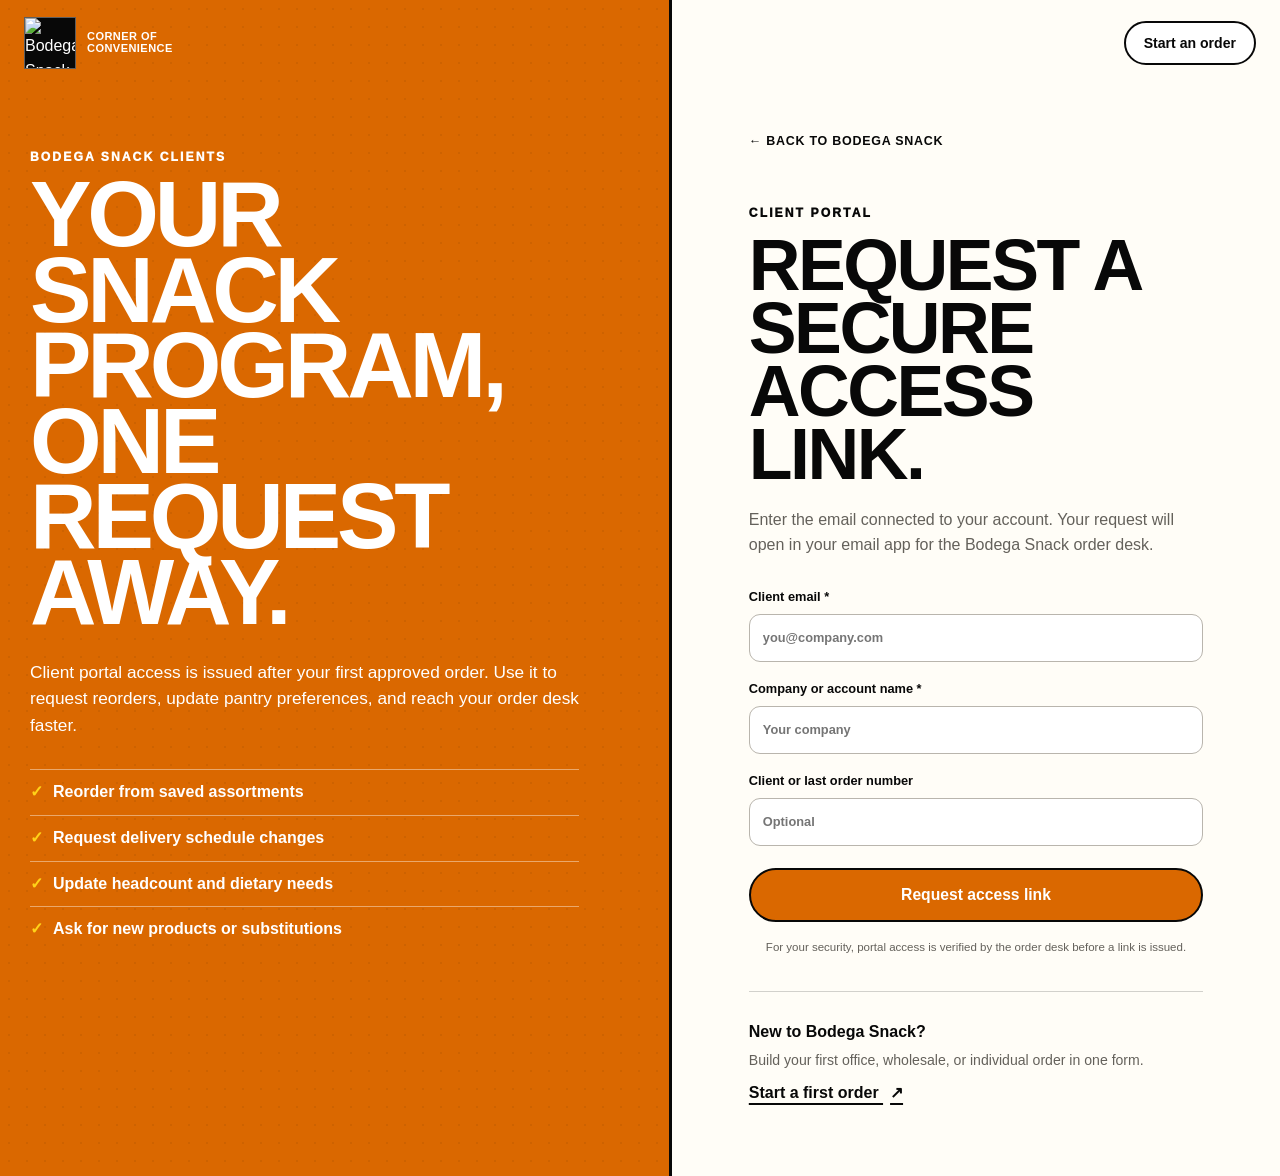
==== login.html @ dbb0641f "Publish Bodega Snack website" ====
<!doctype html>
<html lang="en">
<head>
  <meta charset="utf-8">
  <meta name="viewport" content="width=device-width, initial-scale=1">
  <meta name="description" content="Access the Bodega Snack client portal or request a client account.">
  <meta name="theme-color" content="#080808">
  <title>Client Portal | Bodega Snack</title>
  <link rel="icon" href="./assets/favicon.png" type="image/png">
  <link rel="stylesheet" href="./styles.css">
  <link rel="stylesheet" href="./login.css">
  <script src="./login.js" defer></script>
</head>
<body class="login-page">
  <a class="skip-link" href="#portal">Skip to portal access</a>
  <header class="portal-header">
    <a class="brand portal-brand-link" href="./index.html" aria-label="Back to Bodega Snack home">
      <img src="./assets/bodega-logo.png" alt="Bodega Snack">
      <span>Corner of convenience</span>
    </a>
    <a class="button button-light" href="./index.html#order">Start an order</a>
  </header>

  <main class="portal-shell" id="portal">
    <section class="portal-story">
      <div class="portal-story-copy">
        <p class="eyebrow">BODEGA SNACK CLIENTS</p>
        <h1>Your snack program, one request away.</h1>
        <p>Client portal access is issued after your first approved order. Use it to request reorders, update pantry preferences, and reach your order desk faster.</p>
        <ul>
          <li>Reorder from saved assortments</li>
          <li>Request delivery schedule changes</li>
          <li>Update headcount and dietary needs</li>
          <li>Ask for new products or substitutions</li>
        </ul>
      </div>
      <div class="portal-products" aria-hidden="true">
        <img class="portal-shake" src="./assets/twisted-cup.webp" alt="">
        <img class="portal-gummy" src="./assets/gummy-mix.webp" alt="">
      </div>
    </section>

    <section class="portal-access" aria-labelledby="portal-title">
      <div class="portal-card">
        <a class="back-link" href="./index.html">← Back to Bodega Snack</a>
        <p class="eyebrow">CLIENT PORTAL</p>
        <h2 id="portal-title">Request a secure access link.</h2>
        <p class="portal-intro">Enter the email connected to your account. Your request will open in your email app for the Bodega Snack order desk.</p>

        <form id="access-form" novalidate>
          <label>Client email *<input name="email" type="email" autocomplete="email" placeholder="you@company.com" required></label>
          <label>Company or account name *<input name="company" type="text" autocomplete="organization" placeholder="Your company" required></label>
          <label>Client or last order number <input name="account" type="text" autocomplete="off" placeholder="Optional"></label>
          <button class="button button-orange button-large" type="submit">Request access link</button>
          <p class="portal-note">For your security, portal access is verified by the order desk before a link is issued.</p>
          <p class="form-error" id="access-error" role="alert" hidden></p>
        </form>

        <div class="access-result" id="access-result" hidden>
          <span aria-hidden="true">✓</span>
          <div><strong>Your request is ready.</strong><p>Review the prepared email and press send. The order desk will verify your account.</p></div>
          <a class="button button-dark" id="send-access-request" href="#">Open email</a>
        </div>

        <div class="new-client">
          <strong>New to Bodega Snack?</strong>
          <p>Build your first office, wholesale, or individual order in one form.</p>
          <a class="text-link" href="./index.html#order">Start a first order <span aria-hidden="true">↗</span></a>
        </div>
      </div>
    </section>
  </main>
</body>
</html>
---- styles.css ----
:root {
  --orange: #da6800;
  --orange-deep: #b94f00;
  --yellow: #ffd319;
  --pink: #ff2e9d;
  --aqua: #42d8dd;
  --ink: #080808;
  --paper: #fffdf7;
  --white: #ffffff;
  --gray: #ece9e1;
  --muted: #64615b;
  --line: rgba(8, 8, 8, .18);
  --radius: 22px;
  --shadow: 0 20px 60px rgba(30, 19, 8, .14);
  --max: 1440px;
}

* { box-sizing: border-box; }
html { scroll-behavior: smooth; scroll-padding-top: 118px; }
body {
  margin: 0;
  background: var(--paper);
  color: var(--ink);
  font-family: "Avenir Next", Avenir, "Helvetica Neue", Arial, sans-serif;
  font-size: 16px;
  line-height: 1.55;
  overflow-x: hidden;
}
button, input, select, textarea { font: inherit; }
button, a { -webkit-tap-highlight-color: transparent; }
a { color: inherit; text-decoration: none; }
img { display: block; max-width: 100%; }
button { color: inherit; }

.sr-only {
  position: absolute;
  width: 1px;
  height: 1px;
  padding: 0;
  margin: -1px;
  overflow: hidden;
  clip: rect(0, 0, 0, 0);
  white-space: nowrap;
  border: 0;
}
.skip-link {
  position: fixed;
  z-index: 9999;
  top: 12px;
  left: 12px;
  transform: translateY(-160%);
  background: var(--white);
  color: var(--ink);
  padding: 10px 16px;
  border: 2px solid var(--ink);
  font-weight: 800;
}
.skip-link:focus { transform: translateY(0); }

.topline {
  background: var(--yellow);
  border-bottom: 2px solid var(--ink);
  min-height: 36px;
  display: grid;
  place-items: center;
  overflow: hidden;
}
.topline-track {
  width: min(100% - 28px, var(--max));
  display: flex;
  align-items: center;
  justify-content: center;
  gap: 22px;
  white-space: nowrap;
  font-size: .75rem;
  font-weight: 900;
  letter-spacing: .13em;
}
.topline-track i {
  width: 5px;
  height: 5px;
  border-radius: 999px;
  background: var(--ink);
}

.site-header {
  position: sticky;
  top: 0;
  z-index: 100;
  height: 82px;
  padding: 10px max(22px, calc((100vw - var(--max)) / 2));
  display: grid;
  grid-template-columns: auto 1fr auto;
  align-items: center;
  gap: 28px;
  background: rgba(255, 253, 247, .94);
  border-bottom: 1px solid var(--line);
  backdrop-filter: blur(14px);
  transition: box-shadow .2s ease;
}
.site-header.is-scrolled { box-shadow: 0 10px 28px rgba(8, 8, 8, .08); }
.brand { display: inline-flex; align-items: center; gap: 11px; min-width: 145px; }
.brand img {
  width: 52px;
  height: 52px;
  object-fit: contain;
  background: var(--ink);
}
.brand span {
  max-width: 82px;
  font-size: .69rem;
  font-weight: 900;
  line-height: 1.05;
  letter-spacing: .04em;
  text-transform: uppercase;
}
.site-nav { display: flex; justify-content: center; gap: 30px; }
.site-nav a {
  position: relative;
  font-size: .88rem;
  font-weight: 800;
}
.site-nav a::after {
  content: "";
  position: absolute;
  left: 0;
  right: 100%;
  bottom: -6px;
  height: 3px;
  background: var(--orange);
  transition: right .2s ease;
}
.site-nav a:hover::after, .site-nav a:focus-visible::after { right: 0; }
.header-actions { display: flex; gap: 10px; }
.nav-toggle { display: none; }

.button {
  min-height: 44px;
  padding: 11px 18px;
  border: 2px solid var(--ink);
  border-radius: 999px;
  display: inline-flex;
  align-items: center;
  justify-content: center;
  gap: 9px;
  cursor: pointer;
  font-size: .88rem;
  font-weight: 900;
  line-height: 1;
  transition: transform .16s ease, box-shadow .16s ease, background .16s ease;
}
.button:hover { transform: translateY(-2px); box-shadow: 4px 5px 0 var(--ink); }
.button:active { transform: translateY(0); box-shadow: 1px 2px 0 var(--ink); }
.button-dark { background: var(--ink); color: var(--white); }
.button-light { background: var(--white); color: var(--ink); }
.button-ghost { border-color: transparent; background: transparent; }
.button-ghost:hover { border-color: var(--ink); box-shadow: none; }
.button-outline { background: transparent; color: var(--ink); }
.button-orange { background: var(--orange); color: var(--white); }
.button-large { min-height: 54px; padding: 15px 24px; font-size: .98rem; }
.cart-count {
  display: inline-grid;
  place-items: center;
  min-width: 24px;
  height: 24px;
  border-radius: 999px;
  background: var(--yellow);
  color: var(--ink);
  font-size: .75rem;
}
.text-link, .text-button {
  border: 0;
  background: transparent;
  padding: 4px 0;
  cursor: pointer;
  font-weight: 900;
  text-decoration: underline;
  text-underline-offset: 5px;
  text-decoration-thickness: 2px;
}
.text-link span { margin-left: 7px; }
.eyebrow {
  margin: 0 0 12px;
  font-size: .76rem;
  font-weight: 950;
  letter-spacing: .17em;
  line-height: 1.25;
}

.hero {
  position: relative;
  min-height: 710px;
  display: grid;
  grid-template-columns: minmax(0, 1.03fr) minmax(460px, .97fr);
  background: var(--orange);
  border-bottom: 3px solid var(--ink);
  overflow: hidden;
}
.hero::before {
  content: "";
  position: absolute;
  inset: 0 50% 0 0;
  background-image: radial-gradient(rgba(0,0,0,.22) 1.2px, transparent 1.2px);
  background-size: 17px 17px;
  opacity: .25;
  pointer-events: none;
}
.hero-copy {
  position: relative;
  z-index: 2;
  align-self: center;
  padding: 80px 7vw 82px max(28px, calc((100vw - var(--max)) / 2));
  color: var(--white);
}
.hero-copy h1 {
  max-width: 760px;
  margin: 0;
  font-family: Impact, Haettenschweiler, "Arial Black", sans-serif;
  font-size: clamp(4.5rem, 8.2vw, 8.5rem);
  font-weight: 900;
  letter-spacing: -.055em;
  line-height: .82;
  text-transform: uppercase;
}
.hero-copy h1 em {
  color: var(--yellow);
  font-style: normal;
}
.hero-lede {
  max-width: 650px;
  margin: 28px 0 0;
  font-size: clamp(1.08rem, 1.55vw, 1.34rem);
  line-height: 1.5;
}
.hero-actions { margin-top: 34px; display: flex; align-items: center; gap: 22px; }
.hero-proof {
  margin-top: 42px;
  padding-top: 22px;
  border-top: 1px solid rgba(255,255,255,.45);
  display: flex;
  flex-wrap: wrap;
  gap: 12px 24px;
  font-size: .8rem;
  font-weight: 800;
  text-transform: uppercase;
  letter-spacing: .04em;
}
.hero-proof span { display: inline-flex; align-items: center; gap: 8px; }
.hero-proof span::before { content: "✓"; color: var(--yellow); font-weight: 950; }

.hero-stage {
  position: relative;
  min-height: 710px;
  background: var(--yellow);
  border-left: 3px solid var(--ink);
  isolation: isolate;
}
.hero-stage::after {
  content: "";
  position: absolute;
  inset: auto 0 0;
  height: 22%;
  background: var(--pink);
  clip-path: polygon(0 40%, 100% 0, 100% 100%, 0 100%);
  z-index: -1;
}
.hero-burst {
  position: absolute;
  z-index: 5;
  top: 8%;
  left: 8%;
  width: 100px;
  aspect-ratio: 1;
  display: grid;
  place-items: center;
  background: var(--ink);
  color: var(--white);
  clip-path: polygon(50% 0,61% 14%,78% 5%,82% 22%,100% 22%,92% 39%,100% 50%,87% 61%,94% 79%,76% 80%,69% 97%,52% 88%,39% 100%,30% 84%,12% 91%,11% 72%,0 61%,13% 49%,3% 34%,20% 27%,20% 8%,39% 16%);
  font-family: Impact, "Arial Black", sans-serif;
  font-size: 1.2rem;
  line-height: .9;
  text-align: center;
  transform: rotate(-9deg);
}
.shake-stack { position: absolute; z-index: 2; left: 3%; bottom: 5%; width: 58%; height: 80%; }
.shake-cup { position: absolute; width: 88%; left: 5%; bottom: 0; filter: drop-shadow(0 25px 18px rgba(0,0,0,.22)); }
.shake-top { position: absolute; z-index: 2; width: 61%; left: 16%; top: 4%; filter: drop-shadow(0 12px 12px rgba(0,0,0,.12)); }
.hero-gummy {
  position: absolute;
  z-index: 3;
  width: 46%;
  right: 1%;
  bottom: 1%;
  transform: rotate(6deg);
  filter: drop-shadow(0 28px 20px rgba(0,0,0,.22));
}
.stage-label {
  position: absolute;
  z-index: 5;
  padding: 7px 12px;
  background: var(--white);
  border: 2px solid var(--ink);
  box-shadow: 3px 4px 0 var(--ink);
  font-size: .72rem;
  font-weight: 950;
  letter-spacing: .08em;
}
.stage-label-one { left: 8%; bottom: 8%; transform: rotate(-4deg); }
.stage-label-two { right: 4%; top: 15%; transform: rotate(5deg); }

.section-pad { padding: 105px max(28px, calc((100vw - var(--max)) / 2)); }
.section-heading { display: grid; grid-template-columns: .4fr 1fr; gap: 45px; align-items: start; }
.section-heading h2, .catalog-head h2, .programs-heading h2, .order-heading h2, .closing-cta h2 {
  margin: 0;
  font-family: Impact, Haettenschweiler, "Arial Black", sans-serif;
  font-size: clamp(3rem, 5.7vw, 6.5rem);
  letter-spacing: -.035em;
  line-height: .88;
  text-transform: uppercase;
}
.path-grid {
  margin-top: 58px;
  display: grid;
  grid-template-columns: repeat(3, 1fr);
  border: 2px solid var(--ink);
}
.path-card {
  position: relative;
  min-height: 370px;
  padding: 30px;
  border: 0;
  border-right: 2px solid var(--ink);
  background: var(--white);
  text-align: left;
  display: flex;
  flex-direction: column;
  cursor: pointer;
  transition: background .18s ease, color .18s ease;
}
.path-card:last-child { border-right: 0; }
.path-card:hover, .path-card:focus-visible { background: var(--yellow); }
.path-number { font-size: .78rem; font-weight: 950; letter-spacing: .14em; }
.path-title {
  margin-top: 80px;
  font-family: Impact, "Arial Black", sans-serif;
  font-size: clamp(2.2rem, 3vw, 3.5rem);
  letter-spacing: -.02em;
  line-height: .95;
  text-transform: uppercase;
}
.path-copy { margin: 18px 0 30px; max-width: 390px; color: var(--muted); font-size: 1.02rem; }
.path-link { margin-top: auto; font-size: .87rem; font-weight: 950; text-transform: uppercase; letter-spacing: .04em; }
.path-link b { float: right; font-size: 1.25rem; }

.anchors { background: var(--ink); color: var(--white); }
.anchors-intro { display: grid; grid-template-columns: .36fr 1.05fr .58fr; gap: 45px; align-items: end; }
.anchors-intro h2 {
  margin: 0;
  font-family: Impact, "Arial Black", sans-serif;
  font-size: clamp(3rem, 5.3vw, 6.2rem);
  letter-spacing: -.035em;
  line-height: .88;
  text-transform: uppercase;
}
.anchors-intro > p:last-child { margin: 0; color: #c9c6bf; font-size: 1.08rem; }
.anchor-card {
  min-height: 760px;
  display: grid;
  grid-template-columns: .83fr 1.17fr;
  color: var(--ink);
  border-top: 3px solid var(--ink);
  overflow: hidden;
}
.shake-card { background: var(--yellow); }
.gummy-card { background: var(--orange); color: var(--white); }
.anchor-copy { padding: 90px max(32px, 7vw); align-self: center; }
.anchor-kicker { font-size: .78rem; font-weight: 950; letter-spacing: .15em; }
.anchor-copy h3 {
  margin: 20px 0 24px;
  font-family: Impact, "Arial Black", sans-serif;
  font-size: clamp(5rem, 9vw, 10rem);
  font-weight: 900;
  letter-spacing: -.05em;
  line-height: .72;
  text-transform: uppercase;
}
.anchor-copy p { max-width: 620px; font-size: 1.13rem; }
.anchor-copy ul { margin: 26px 0 34px; padding: 0; list-style: none; }
.anchor-copy li { padding: 10px 0; border-top: 1px solid currentColor; font-weight: 750; }
.anchor-copy li:last-child { border-bottom: 1px solid currentColor; }
.anchor-art { position: relative; min-height: 760px; border-left: 3px solid var(--ink); overflow: hidden; }
.shake-art { background: var(--aqua); }
.shake-art::before {
  content: "TWIST IT • TOP IT • LOVE IT •";
  position: absolute;
  top: 6%;
  left: -2%;
  color: rgba(8,8,8,.13);
  font-family: Impact, "Arial Black", sans-serif;
  font-size: 5.2vw;
  white-space: nowrap;
  transform: rotate(-8deg);
}
.shake-product { position: absolute; width: 66%; height: 82%; left: 17%; bottom: 4%; }
.shake-product-cup { position: absolute; width: 88%; bottom: -8%; left: 5%; filter: drop-shadow(0 32px 22px rgba(0,0,0,.25)); }
.shake-product-top { position: absolute; z-index: 2; width: 61%; top: -2%; left: 17%; }
.flavor-strip {
  position: absolute;
  z-index: 4;
  left: 0;
  right: 0;
  bottom: 0;
  display: grid;
  grid-template-columns: repeat(4, 1fr);
  background: var(--white);
  border-top: 3px solid var(--ink);
}
.flavor-strip span { padding: 10px 8px; border-right: 1px solid var(--ink); font-size: .69rem; font-weight: 900; text-align: center; }
.flavor-strip span:nth-child(4n) { border-right: 0; }
.gummy-wordmark { width: min(360px, 90%); margin-bottom: 22px; }
.gummy-card .anchor-copy h3 { color: var(--yellow); }
.gummy-card .button-dark { border-color: var(--white); }
.gummy-art {
  background: var(--pink);
  background-image: radial-gradient(rgba(255,255,255,.48) 1.5px, transparent 1.5px);
  background-size: 18px 18px;
}
.gummy-bag { position: absolute; z-index: 2; width: 66%; left: 8%; bottom: -2%; transform: rotate(-7deg); filter: drop-shadow(0 32px 20px rgba(0,0,0,.25)); }
.gummy-cup { position: absolute; z-index: 3; width: 45%; right: 1%; bottom: 2%; transform: rotate(8deg); filter: drop-shadow(0 26px 16px rgba(0,0,0,.22)); }

.catalog { background: var(--paper); }
.catalog-head { display: grid; grid-template-columns: 1fr auto; gap: 50px; align-items: end; }
.catalog-head h2 { max-width: 950px; }
.catalog-head p:last-child { max-width: 720px; margin: 24px 0 0; color: var(--muted); font-size: 1.05rem; }
.catalog-toolbar { margin-top: 52px; display: grid; gap: 22px; }
.search-box {
  height: 64px;
  display: flex;
  align-items: center;
  gap: 14px;
  padding: 0 20px;
  background: var(--white);
  border: 2px solid var(--ink);
  border-radius: 999px;
}
.search-box span { font-size: 1.8rem; line-height: 1; transform: rotate(-18deg); }
.search-box input { width: 100%; border: 0; outline: 0; background: transparent; font-size: 1.04rem; }
.category-filters { display: flex; gap: 9px; overflow-x: auto; padding-bottom: 5px; scrollbar-width: thin; }
.filter-button {
  flex: 0 0 auto;
  min-height: 40px;
  padding: 8px 15px;
  border: 1.5px solid var(--ink);
  border-radius: 999px;
  background: transparent;
  cursor: pointer;
  font-size: .82rem;
  font-weight: 850;
}
.filter-button[aria-pressed="true"] { background: var(--ink); color: var(--white); }
.catalog-meta { margin: 24px 0 16px; display: flex; justify-content: space-between; gap: 20px; color: var(--muted); font-size: .82rem; }
.catalog-meta p { margin: 0; }
.product-grid { display: grid; grid-template-columns: repeat(4, 1fr); border: 2px solid var(--ink); }
.product-card {
  position: relative;
  min-height: 310px;
  padding: 23px;
  border-right: 1px solid var(--ink);
  border-bottom: 1px solid var(--ink);
  background: var(--white);
  display: flex;
  flex-direction: column;
}
.product-card:nth-child(4n) { border-right: 0; }
.product-card:hover { background: #fffaf0; }
.product-card.is-anchor { background: var(--yellow); }
.product-category { color: var(--muted); font-size: .71rem; font-weight: 950; letter-spacing: .11em; text-transform: uppercase; }
.product-card.is-anchor .product-category { color: var(--ink); }
.product-card h3 { margin: 26px 0 8px; font-size: 1.45rem; line-height: 1.08; }
.product-desc { margin: 0; color: var(--muted); font-size: .88rem; }
.product-tags { margin: 16px 0 24px; display: flex; gap: 6px; flex-wrap: wrap; }
.product-tags span { padding: 3px 7px; border: 1px solid rgba(0,0,0,.24); border-radius: 999px; font-size: .65rem; font-weight: 800; }
.product-bottom { margin-top: auto; display: flex; align-items: flex-end; justify-content: space-between; gap: 12px; }
.product-pack { display: grid; gap: 2px; font-size: .73rem; color: var(--muted); }
.product-pack strong { color: var(--ink); font-size: .83rem; }
.add-product {
  min-width: 78px;
  height: 40px;
  border: 2px solid var(--ink);
  border-radius: 999px;
  background: var(--ink);
  color: var(--white);
  cursor: pointer;
  font-size: .78rem;
  font-weight: 950;
}
.add-product.added { background: var(--orange); }
.catalog-empty { padding: 80px 20px; border: 2px solid var(--ink); text-align: center; display: grid; gap: 10px; place-items: center; }
.catalog-empty[hidden] { display: none; }

.programs { background: var(--yellow); border-top: 3px solid var(--ink); border-bottom: 3px solid var(--ink); }
.programs-heading { display: grid; grid-template-columns: .34fr 1fr; gap: 45px; }
.program-grid { display: grid; grid-template-columns: repeat(4, 1fr); border-top: 3px solid var(--ink); }
.program-card { min-height: 390px; padding: 30px; border-right: 2px solid var(--ink); display: flex; flex-direction: column; }
.program-card:last-child { border-right: 0; }
.program-index { font-family: Impact, "Arial Black", sans-serif; font-size: 2.5rem; }
.program-card h3 { margin: auto 0 20px; font-family: Impact, "Arial Black", sans-serif; font-size: 2.6rem; line-height: .95; text-transform: uppercase; }
.program-card p { margin: 0; }
.program-card-dark { background: var(--ink); color: var(--white); }

.order-section { background: var(--gray); }
.order-heading { display: grid; grid-template-columns: .34fr 1fr .5fr; gap: 42px; align-items: end; }
.order-heading p:last-child { margin: 0; color: var(--muted); }
.order-layout { margin-top: 55px; display: grid; grid-template-columns: minmax(0, 1fr) 440px; gap: 24px; align-items: start; }
.order-form, .order-summary { background: var(--white); border: 2px solid var(--ink); border-radius: var(--radius); }
.order-form { padding: 34px; }
.order-types { margin: 0; padding: 0 0 30px; border: 0; border-bottom: 1px solid var(--line); display: grid; grid-template-columns: repeat(3, 1fr); gap: 10px; }
.order-types legend { width: 100%; margin-bottom: 15px; font-size: 1.08rem; font-weight: 900; }
.type-option { position: relative; cursor: pointer; }
.type-option input { position: absolute; opacity: 0; }
.type-option span { min-height: 86px; padding: 15px; border: 2px solid var(--line); border-radius: 15px; display: grid; align-content: center; gap: 2px; }
.type-option b { font-size: .88rem; }
.type-option small { color: var(--muted); font-size: .72rem; }
.type-option input:checked + span { border-color: var(--ink); background: var(--yellow); box-shadow: inset 0 0 0 1px var(--ink); }
.type-option input:focus-visible + span { outline: 3px solid var(--aqua); outline-offset: 2px; }
.form-block { padding: 30px 0; border-bottom: 1px solid var(--line); }
.form-block h3 { margin: 0 0 17px; font-size: 1.08rem; }
.form-title-row { display: flex; justify-content: space-between; align-items: center; gap: 20px; }
.form-title-row span { color: var(--muted); font-size: .7rem; }
.field-grid { display: grid; grid-template-columns: repeat(2, 1fr); gap: 16px; }
.field-grid label { display: grid; gap: 7px; color: #3e3b37; font-size: .78rem; font-weight: 850; }
.field-wide { grid-column: 1 / -1; }
input, select, textarea {
  width: 100%;
  border: 1.5px solid #b9b5ad;
  border-radius: 11px;
  background: var(--white);
  color: var(--ink);
  padding: 12px 13px;
  outline: none;
}
input, select { min-height: 48px; }
textarea { resize: vertical; min-height: 110px; }
input:focus, select:focus, textarea:focus { border-color: var(--ink); box-shadow: 0 0 0 3px rgba(66,216,221,.34); }
input:user-invalid, select:user-invalid { border-color: #c83232; }
.checkbox-group { grid-column: 1 / -1; display: flex; flex-wrap: wrap; gap: 10px; }
.checkbox-option { position: relative; cursor: pointer; }
.checkbox-option input { position: absolute; opacity: 0; }
.checkbox-option span { padding: 9px 13px; border: 1.5px solid #b9b5ad; border-radius: 999px; display: block; font-size: .75rem; font-weight: 850; }
.checkbox-option input:checked + span { background: var(--ink); border-color: var(--ink); color: var(--white); }
.form-actions { padding-top: 28px; display: flex; align-items: center; gap: 20px; flex-wrap: wrap; }
.form-error { margin: 18px 0 0; color: #a42626; font-weight: 800; }

.order-summary { position: sticky; top: 106px; overflow: hidden; }
.summary-top { padding: 26px; display: flex; justify-content: space-between; align-items: flex-start; border-bottom: 2px solid var(--ink); }
.summary-top h3 { margin: 0; font-family: Impact, "Arial Black", sans-serif; font-size: 2.4rem; text-transform: uppercase; line-height: .9; }
.summary-count { width: 44px; height: 44px; display: grid; place-items: center; border-radius: 999px; background: var(--yellow); border: 2px solid var(--ink); font-weight: 950; }
.summary-list { max-height: 450px; overflow-y: auto; }
.summary-item { padding: 16px 20px; border-bottom: 1px solid var(--line); display: grid; grid-template-columns: 1fr auto; gap: 12px; }
.summary-item strong { display: block; font-size: .87rem; }
.summary-item small { color: var(--muted); font-size: .71rem; }
.qty-control { display: flex; align-items: center; gap: 9px; }
.qty-control button { width: 29px; height: 29px; border: 1.5px solid var(--ink); border-radius: 999px; background: transparent; cursor: pointer; font-weight: 900; }
.qty-control span { min-width: 18px; text-align: center; font-size: .8rem; font-weight: 900; }
.summary-empty { padding: 52px 28px; text-align: center; display: grid; place-items: center; gap: 7px; }
.empty-bag { width: 62px; height: 62px; margin-bottom: 10px; border: 2px dashed var(--ink); border-radius: 18px 18px 25px 25px; display: grid; place-items: center; font-size: 2rem; }
.summary-empty p { margin: 0 0 8px; max-width: 300px; color: var(--muted); font-size: .86rem; }
.summary-bottom { padding: 22px 26px; background: #f5f2ea; border-top: 2px solid var(--ink); }
.summary-bottom > div { padding: 7px 0; display: flex; justify-content: space-between; gap: 20px; font-size: .79rem; }
.summary-bottom > div span { color: var(--muted); }
.summary-bottom > div strong { text-align: right; }
.summary-bottom p { margin: 15px 0 0; padding-top: 14px; border-top: 1px solid var(--line); color: var(--muted); font-size: .7rem; }
.order-result { margin-top: 26px; padding: 28px; border: 2px solid var(--ink); border-radius: var(--radius); background: var(--yellow); display: grid; grid-template-columns: auto 1fr; gap: 24px; align-items: start; }
.order-result[hidden] { display: none; }
.result-check { width: 66px; height: 66px; display: grid; place-items: center; border-radius: 999px; background: var(--ink); color: var(--white); font-size: 2rem; }
.order-result h3 { margin: 0; font-size: 1.8rem; }
.order-result p:not(.eyebrow) { margin: 8px 0 18px; }
.result-actions { display: flex; flex-wrap: wrap; gap: 12px; align-items: center; }

.closing-cta {
  padding: 80px max(28px, calc((100vw - var(--max)) / 2));
  display: flex;
  align-items: center;
  justify-content: space-between;
  gap: 40px;
  background: var(--orange);
  color: var(--white);
  border-top: 3px solid var(--ink);
}
.closing-cta h2 { font-size: clamp(3.2rem, 6vw, 7rem); }

.site-footer { padding: 70px max(28px, calc((100vw - var(--max)) / 2)) 28px; background: var(--ink); color: var(--white); }
.footer-brand { display: grid; grid-template-columns: 90px minmax(0, 430px); gap: 25px; align-items: end; }
.footer-brand img { width: 90px; }
.footer-brand p { margin: 0; color: #bdbab4; }
.footer-links { margin-top: 60px; padding: 36px 0; border-top: 1px solid #3b3b3b; border-bottom: 1px solid #3b3b3b; display: grid; grid-template-columns: repeat(3, 1fr); gap: 30px; }
.footer-links > div { display: grid; gap: 9px; align-content: start; }
.footer-links strong { margin-bottom: 6px; color: var(--yellow); font-size: .75rem; letter-spacing: .12em; text-transform: uppercase; }
.footer-links a, .footer-links span { color: #d3d0ca; font-size: .86rem; }
.footer-links a:hover { color: var(--white); }
.footer-bottom { padding-top: 24px; display: flex; justify-content: space-between; gap: 20px; color: #87847e; font-size: .72rem; text-transform: uppercase; letter-spacing: .08em; }

.mobile-cart { display: none; }
.toast {
  position: fixed;
  z-index: 400;
  right: 22px;
  bottom: 22px;
  max-width: 330px;
  padding: 13px 18px;
  border: 2px solid var(--ink);
  border-radius: 999px;
  background: var(--yellow);
  box-shadow: 5px 6px 0 var(--ink);
  font-weight: 900;
  transform: translateY(160%);
  opacity: 0;
  transition: .22s ease;
}
.toast.show { transform: translateY(0); opacity: 1; }
.reveal { opacity: 0; transform: translateY(18px); transition: opacity .55s ease, transform .55s ease; }
.reveal.visible { opacity: 1; transform: none; }

@media (max-width: 1180px) {
  .site-header { grid-template-columns: auto 1fr auto; }
  .site-nav { display: none; position: absolute; top: 81px; left: 0; right: 0; padding: 24px; background: var(--paper); border-bottom: 2px solid var(--ink); flex-direction: column; }
  .site-nav.open { display: flex; }
  .nav-toggle { justify-self: end; width: 46px; height: 44px; border: 2px solid var(--ink); border-radius: 999px; background: transparent; display: grid; place-content: center; gap: 5px; cursor: pointer; }
  .nav-toggle span { width: 20px; height: 2px; background: var(--ink); }
  .header-actions { grid-column: 3; }
  .hero { grid-template-columns: 1fr 44%; }
  .hero-copy { padding-right: 4vw; }
  .hero-copy h1 { font-size: clamp(4rem, 8.3vw, 7rem); }
  .anchors-intro, .order-heading { grid-template-columns: .3fr 1fr; }
  .anchors-intro > p:last-child, .order-heading > p:last-child { grid-column: 2; }
  .anchor-card { grid-template-columns: 1fr 1fr; }
  .anchor-copy { padding: 68px 5vw; }
  .product-grid { grid-template-columns: repeat(3, 1fr); }
  .product-card:nth-child(4n) { border-right: 1px solid var(--ink); }
  .product-card:nth-child(3n) { border-right: 0; }
  .program-grid { grid-template-columns: repeat(2, 1fr); }
  .program-card:nth-child(2) { border-right: 0; }
  .program-card:nth-child(-n+2) { border-bottom: 2px solid var(--ink); }
  .order-layout { grid-template-columns: 1fr 380px; }
}

@media (max-width: 880px) {
  html { scroll-padding-top: 96px; }
  .topline-track { justify-content: flex-start; overflow: hidden; }
  .topline-track span:nth-of-type(n+3), .topline-track i:nth-of-type(n+2) { display: none; }
  .site-header { height: 70px; padding: 8px 18px; gap: 10px; }
  .brand img { width: 46px; height: 46px; }
  .brand span { display: none; }
  .site-nav { top: 69px; }
  .header-actions .button-ghost { display: none; }
  .header-actions .button-dark { min-height: 40px; padding: 9px 13px; font-size: .76rem; }
  .hero { min-height: auto; grid-template-columns: 1fr; }
  .hero-copy { padding: 70px 25px 60px; }
  .hero-copy h1 { font-size: clamp(4rem, 18vw, 7rem); }
  .hero-actions { align-items: flex-start; flex-direction: column; }
  .hero-stage { min-height: 570px; border-left: 0; border-top: 3px solid var(--ink); }
  .section-pad { padding: 78px 24px; }
  .section-heading, .anchors-intro, .order-heading, .programs-heading { grid-template-columns: 1fr; gap: 18px; }
  .anchors-intro > p:last-child, .order-heading > p:last-child { grid-column: auto; }
  .path-grid { grid-template-columns: 1fr; }
  .path-card { min-height: 280px; border-right: 0; border-bottom: 2px solid var(--ink); }
  .path-card:last-child { border-bottom: 0; }
  .path-title { margin-top: 46px; }
  .anchor-card { grid-template-columns: 1fr; }
  .anchor-copy { padding: 70px 25px; }
  .anchor-copy h3 { font-size: clamp(5.5rem, 20vw, 9rem); }
  .anchor-art { min-height: 620px; border-left: 0; border-top: 3px solid var(--ink); }
  .catalog-head { grid-template-columns: 1fr; gap: 28px; }
  .catalog-head .button { justify-self: start; }
  .product-grid { grid-template-columns: repeat(2, 1fr); }
  .product-card:nth-child(3n) { border-right: 1px solid var(--ink); }
  .product-card:nth-child(2n) { border-right: 0; }
  .order-layout { grid-template-columns: 1fr; }
  .order-summary { position: static; order: -1; }
  .summary-list { max-height: 330px; }
  .closing-cta { padding: 70px 24px; align-items: flex-start; flex-direction: column; }
  .mobile-cart {
    position: fixed;
    z-index: 90;
    left: 16px;
    right: 16px;
    bottom: 14px;
    min-height: 52px;
    padding: 9px 12px 9px 20px;
    border: 2px solid var(--ink);
    border-radius: 999px;
    background: var(--ink);
    color: var(--white);
    display: flex;
    align-items: center;
    justify-content: space-between;
    font-weight: 900;
    box-shadow: 0 10px 25px rgba(0,0,0,.25);
    transform: translateY(140%);
    transition: transform .22s ease;
  }
  .mobile-cart.has-items { transform: translateY(0); }
  .mobile-cart b { width: 34px; height: 34px; border-radius: 999px; background: var(--yellow); color: var(--ink); display: grid; place-items: center; }
  .toast { left: 18px; right: 18px; bottom: 80px; max-width: none; text-align: center; }
}

@media (max-width: 590px) {
  .topline-track { font-size: .66rem; gap: 12px; }
  .hero-stage { min-height: 470px; }
  .hero-burst { width: 78px; font-size: .95rem; }
  .shake-stack { width: 63%; left: -2%; }
  .hero-gummy { width: 50%; right: -2%; }
  .stage-label-two { top: 9%; }
  .stage-label-one { bottom: 4%; }
  .hero-proof { display: grid; }
  .path-card { padding: 24px; }
  .anchors-intro h2, .catalog-head h2, .programs-heading h2, .order-heading h2 { font-size: clamp(3.2rem, 15vw, 5.2rem); }
  .anchor-art { min-height: 500px; }
  .shake-product { width: 82%; left: 9%; }
  .flavor-strip { grid-template-columns: repeat(2, 1fr); }
  .flavor-strip span:nth-child(2n) { border-right: 0; }
  .gummy-bag { width: 73%; left: 0; }
  .gummy-cup { width: 54%; right: -6%; }
  .catalog-meta { display: grid; }
  .product-grid { grid-template-columns: 1fr; }
  .product-card { min-height: 270px; border-right: 0 !important; }
  .program-grid { grid-template-columns: 1fr; }
  .program-card { min-height: 300px; border-right: 0; border-bottom: 2px solid var(--ink); }
  .program-card:last-child { border-bottom: 0; }
  .order-form { padding: 22px; border-radius: 17px; }
  .order-types { grid-template-columns: 1fr; }
  .type-option span { min-height: 68px; }
  .field-grid { grid-template-columns: 1fr; }
  .field-wide, .checkbox-group { grid-column: auto; }
  .form-title-row { align-items: flex-start; flex-direction: column; gap: 0; }
  .order-result { grid-template-columns: 1fr; }
  .footer-brand { grid-template-columns: 70px 1fr; }
  .footer-brand img { width: 70px; }
  .footer-links { grid-template-columns: 1fr; }
  .footer-bottom { flex-direction: column; }
}

@media (prefers-reduced-motion: reduce) {
  *, *::before, *::after { scroll-behavior: auto !important; transition-duration: .01ms !important; animation-duration: .01ms !important; }
  .reveal { opacity: 1; transform: none; }
}
---- login.css ----
.login-page { min-height: 100vh; background: var(--ink); }
.portal-header {
  position: absolute;
  z-index: 10;
  top: 0;
  left: 0;
  right: 0;
  min-height: 86px;
  padding: 14px max(24px, calc((100vw - var(--max)) / 2));
  display: flex;
  align-items: center;
  justify-content: space-between;
  color: var(--white);
}
.portal-brand-link img { border: 1px solid rgba(255,255,255,.35); }
.portal-shell { min-height: 100vh; display: grid; grid-template-columns: 1.05fr .95fr; }
.portal-story {
  position: relative;
  min-height: 100vh;
  padding: 150px 7vw 70px max(30px, calc((100vw - var(--max)) / 2));
  background: var(--orange);
  color: var(--white);
  border-right: 3px solid var(--ink);
  overflow: hidden;
}
.portal-story::before {
  content: "";
  position: absolute;
  inset: 0;
  background-image: radial-gradient(rgba(0,0,0,.2) 1.2px, transparent 1.2px);
  background-size: 18px 18px;
  opacity: .3;
}
.portal-story-copy { position: relative; z-index: 3; max-width: 700px; }
.portal-story h1 {
  margin: 0;
  max-width: 700px;
  font-family: Impact, Haettenschweiler, "Arial Black", sans-serif;
  font-size: clamp(4.4rem, 7.2vw, 8.2rem);
  line-height: .82;
  letter-spacing: -.045em;
  text-transform: uppercase;
}
.portal-story-copy > p:not(.eyebrow) { max-width: 620px; margin: 28px 0; font-size: 1.08rem; }
.portal-story ul { position: relative; z-index: 4; margin: 30px 0 0; padding: 0; list-style: none; max-width: 560px; }
.portal-story li { padding: 10px 0; border-top: 1px solid rgba(255,255,255,.42); font-weight: 750; }
.portal-story li::before { content: "✓"; margin-right: 10px; color: var(--yellow); }
.portal-products { position: absolute; z-index: 2; width: 48%; height: 48%; right: -3%; bottom: -3%; }
.portal-shake { position: absolute; width: 66%; left: 0; bottom: 0; transform: rotate(-6deg); filter: drop-shadow(0 18px 18px rgba(0,0,0,.28)); }
.portal-gummy { position: absolute; z-index: 2; width: 58%; right: 0; bottom: -2%; transform: rotate(7deg); filter: drop-shadow(0 18px 18px rgba(0,0,0,.28)); }

.portal-access {
  min-height: 100vh;
  padding: 128px clamp(28px, 6vw, 100px) 70px;
  display: grid;
  align-items: center;
  background: var(--paper);
}
.portal-card { width: min(100%, 580px); margin: auto; }
.back-link { display: inline-block; margin-bottom: 55px; font-size: .78rem; font-weight: 900; text-transform: uppercase; letter-spacing: .06em; }
.portal-card h2 {
  margin: 0;
  font-family: Impact, Haettenschweiler, "Arial Black", sans-serif;
  font-size: clamp(3.4rem, 5.6vw, 5.8rem);
  line-height: .88;
  letter-spacing: -.035em;
  text-transform: uppercase;
}
.portal-intro { margin: 22px 0 30px; color: var(--muted); }
#access-form { display: grid; gap: 17px; }
#access-form label { display: grid; gap: 7px; font-size: .8rem; font-weight: 850; }
#access-form .button { margin-top: 5px; width: 100%; }
.portal-note { margin: 0; color: var(--muted); font-size: .72rem; text-align: center; }
.access-result { margin-top: 22px; padding: 19px; border: 2px solid var(--ink); border-radius: 18px; background: var(--yellow); display: grid; grid-template-columns: auto 1fr; gap: 12px; align-items: start; }
.access-result[hidden] { display: none; }
.access-result > span { width: 35px; height: 35px; display: grid; place-items: center; border-radius: 999px; background: var(--ink); color: var(--white); font-weight: 900; }
.access-result p { margin: 2px 0 12px; font-size: .8rem; }
.access-result .button { grid-column: 2; justify-self: start; }
.new-client { margin-top: 34px; padding-top: 28px; border-top: 1px solid var(--line); }
.new-client p { margin: 5px 0 10px; color: var(--muted); font-size: .88rem; }

@media (max-width: 900px) {
  .portal-header { position: relative; background: var(--ink); }
  .portal-shell { grid-template-columns: 1fr; }
  .portal-story { min-height: 720px; padding: 80px 25px 60px; border-right: 0; border-bottom: 3px solid var(--ink); }
  .portal-products { width: 56%; height: 45%; }
  .portal-access { min-height: auto; padding: 80px 25px; }
  .back-link { margin-bottom: 40px; }
}

@media (max-width: 560px) {
  .portal-header { min-height: 72px; padding: 10px 16px; }
  .portal-header .brand img { width: 48px; height: 48px; }
  .portal-header .button { font-size: .75rem; padding: 9px 13px; }
  .portal-story { min-height: 660px; }
  .portal-story h1 { font-size: clamp(4rem, 18vw, 6rem); }
  .portal-story-copy > p:not(.eyebrow) { font-size: .98rem; }
  .portal-products { width: 75%; height: 37%; right: -12%; }
  .portal-card h2 { font-size: clamp(3.4rem, 16vw, 5rem); }
  .access-result { grid-template-columns: 1fr; }
  .access-result .button { grid-column: auto; }
}
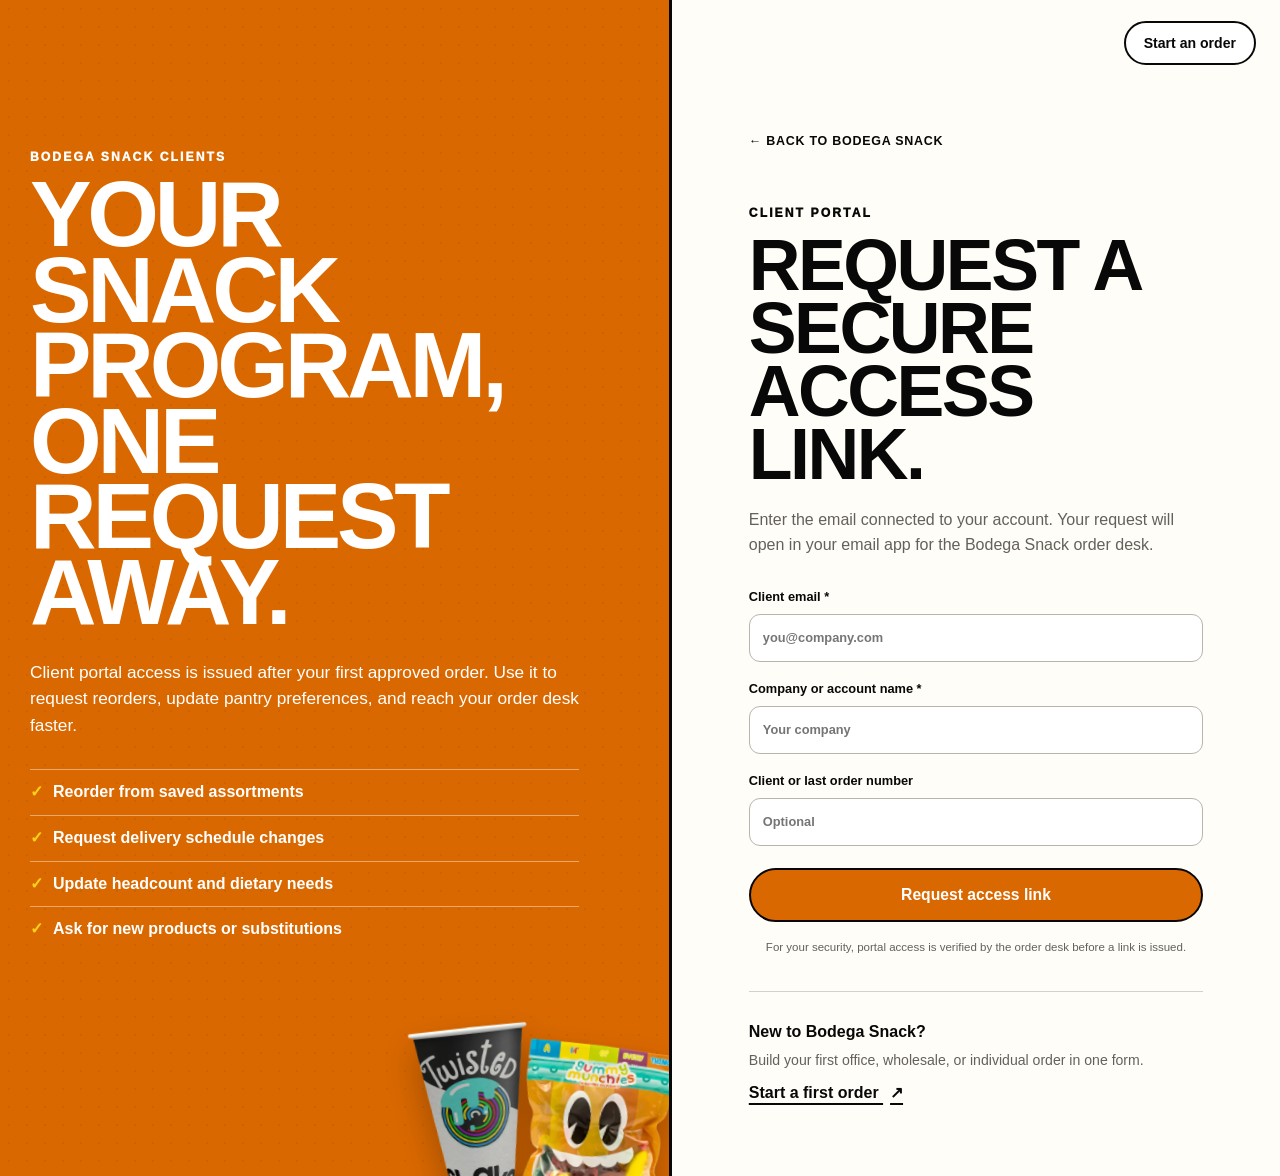
==== commit 2a6d5747: "Update client portal branding" ====
--- a/login.html
+++ b/login.html
@@ -15,8 +15,7 @@
   <a class="skip-link" href="#portal">Skip to portal access</a>
   <header class="portal-header">
     <a class="brand portal-brand-link" href="./index.html" aria-label="Back to Bodega Snack home">
-      <img src="./assets/bodega-logo.png" alt="Bodega Snack">
-      <span>Corner of convenience</span>
+      <span class="brand-art" role="img" aria-label="Bodega Snack - Corner of Convenience"></span>
     </a>
     <a class="button button-light" href="./index.html#order">Start an order</a>
   </header>
